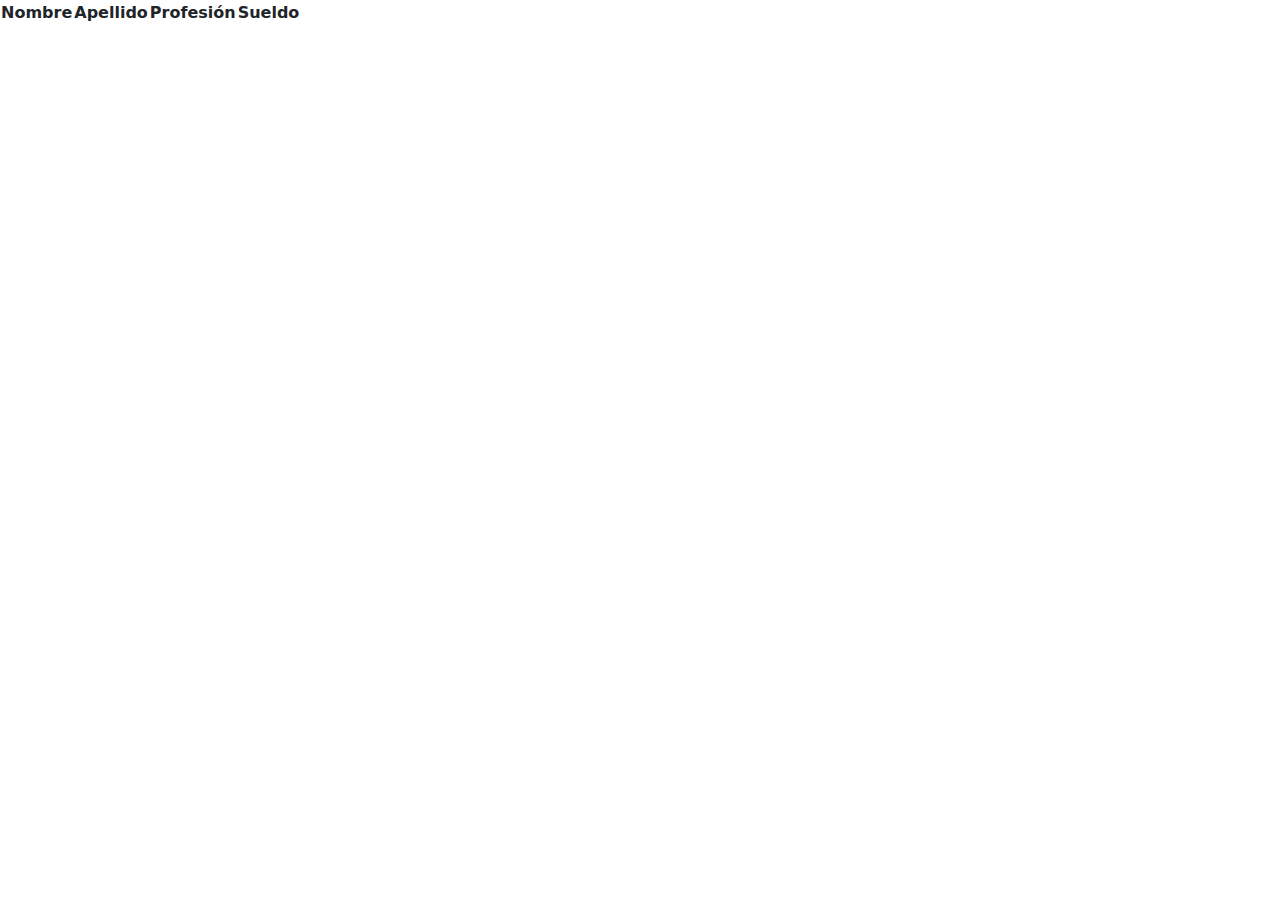
==== index.html @ 25570603 "first commit" ====
<!DOCTYPE html>
<html lang="en">
<head>
	<meta charset="UTF-8">
	<meta http-equiv="X-UA-Compatible" content="IE=edge">
	<meta name="viewport" content="width=device-width, initial-scale=1.0">
	<title>Probando</title>
	<!--Bootstrap-->
	<link rel="stylesheet" href="assets/css/style.css">
	<link href="https://cdn.jsdelivr.net/npm/bootstrap@5.3.3/dist/css/bootstrap.min.css" rel="stylesheet" integrity="sha384-QWTKZyjpPEjISv5WaRU9OFeRpok6YctnYmDr5pNlyT2bRjXh0JMhjY6hW+ALEwIH" crossorigin="anonymous">
	
</head>
<body>
	<table>
		<thead>
			<tr>
				<th class="col" scope="col" >Nombre</th>
				<th class="col" scope="col" >Apellido</th>
				<th class="col" scope="col" >Profesión</th>
				<th class="col" scope="col" >Sueldo</th>
			</tr>
		</thead>
		<tbody>
			<tr>
				<td id="nombre"></td>
				<td id="apellido"></td>
				<td id="profesion"></td>
				<td id="sueldo"></td>
			</tr>
		</tbody>
	</table>
	<script src="assets/js/tabla.js"></script>
	<!--Bootstrap-->
    <script src="https://cdn.jsdelivr.net/npm/@popperjs/core@2.11.8/dist/umd/popper.min.js" integrity="sha384-I7E8VVD/ismYTF4hNIPjVp/Zjvgyol6VFvRkX/vR+Vc4jQkC+hVqc2pM8ODewa9r" crossorigin="anonymous"></script>
    <script src="https://cdn.jsdelivr.net/npm/bootstrap@5.3.3/dist/js/bootstrap.min.js" integrity="sha384-0pUGZvbkm6XF6gxjEnlmuGrJXVbNuzT9qBBavbLwCsOGabYfZo0T0to5eqruptLy" crossorigin="anonymous"></script>
</body>
</html>
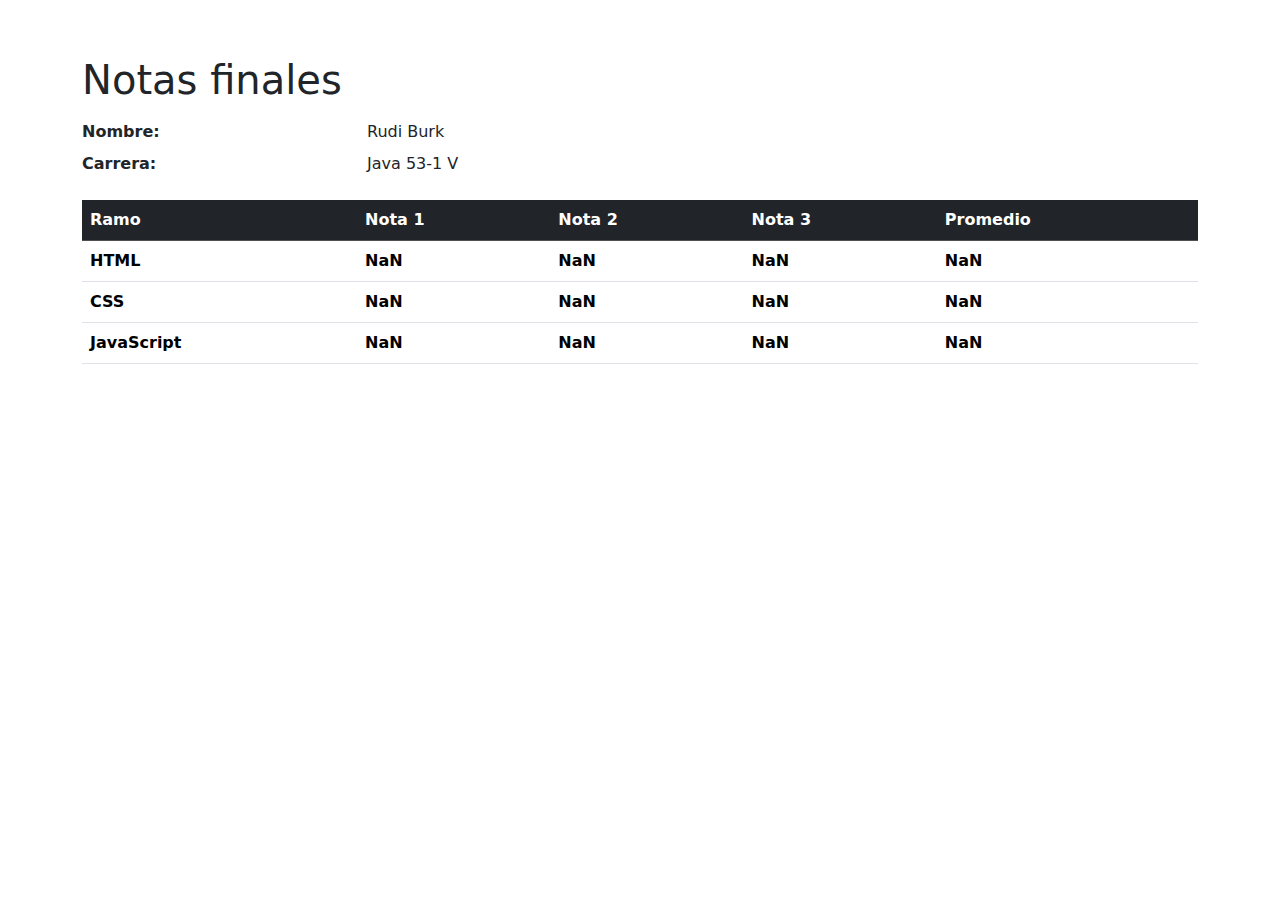
==== commit 7f0f0e58: "first commit" ====
--- a/index.html
+++ b/index.html
@@ -1,37 +1,57 @@
 <!DOCTYPE html>
 <html lang="en">
 <head>
-	<meta charset="UTF-8">
-	<meta http-equiv="X-UA-Compatible" content="IE=edge">
-	<meta name="viewport" content="width=device-width, initial-scale=1.0">
-	<title>Probando</title>
-	<!--Bootstrap-->
-	<link rel="stylesheet" href="assets/css/style.css">
-	<link href="https://cdn.jsdelivr.net/npm/bootstrap@5.3.3/dist/css/bootstrap.min.css" rel="stylesheet" integrity="sha384-QWTKZyjpPEjISv5WaRU9OFeRpok6YctnYmDr5pNlyT2bRjXh0JMhjY6hW+ALEwIH" crossorigin="anonymous">
-	
+    <meta charset="UTF-8">
+    <meta name="viewport" content="width=device-width, initial-scale=1.0">
+    <link href="https://cdn.jsdelivr.net/npm/bootstrap@5.3.3/dist/css/bootstrap.min.css" rel="stylesheet" integrity="sha384-QWTKZyjpPEjISv5WaRU9OFeRpok6YctnYmDr5pNlyT2bRjXh0JMhjY6hW+ALEwIH" crossorigin="anonymous">
+    <title>Notas Finales</title>
 </head>
 <body>
-	<table>
-		<thead>
-			<tr>
-				<th class="col" scope="col" >Nombre</th>
-				<th class="col" scope="col" >Apellido</th>
-				<th class="col" scope="col" >Profesión</th>
-				<th class="col" scope="col" >Sueldo</th>
-			</tr>
-		</thead>
-		<tbody>
-			<tr>
-				<td id="nombre"></td>
-				<td id="apellido"></td>
-				<td id="profesion"></td>
-				<td id="sueldo"></td>
-			</tr>
-		</tbody>
-	</table>
-	<script src="assets/js/tabla.js"></script>
-	<!--Bootstrap-->
-    <script src="https://cdn.jsdelivr.net/npm/@popperjs/core@2.11.8/dist/umd/popper.min.js" integrity="sha384-I7E8VVD/ismYTF4hNIPjVp/Zjvgyol6VFvRkX/vR+Vc4jQkC+hVqc2pM8ODewa9r" crossorigin="anonymous"></script>
-    <script src="https://cdn.jsdelivr.net/npm/bootstrap@5.3.3/dist/js/bootstrap.min.js" integrity="sha384-0pUGZvbkm6XF6gxjEnlmuGrJXVbNuzT9qBBavbLwCsOGabYfZo0T0to5eqruptLy" crossorigin="anonymous"></script>
+    <div class="container py-5">
+        <h1 class="py-2">Notas finales</h1>
+        <dl class="row">
+            <dt class="col-sm-3">Nombre:</dt>
+            <dd class="col-sm-9">Rudi Burk</dd>
+            <dt class="col-sm-3">Carrera:</dt>
+            <dd class="col-sm-9">Java 53-1 V </dd>
+        </dl>
+        <table class="table">
+                <thead class="table-dark">
+                <tr>
+                    <th scope="col">Ramo</th>
+                    <th scope="col">Nota 1</th>
+                    <th scope="col">Nota 2</th>
+                    <th scope="col">Nota 3</th>
+                    <th scope="col">Promedio</th>
+                </tr>
+            </thead>
+            <tbody>
+                <tr>
+                    <th scope="row">HTML</th>
+                    <th scope="row" id="HTML1">-</th>
+                    <th scope="row" id="HTML2">-</th>
+                    <th scope="row" id="HTML3">-</th>
+                    <th scope="row" id="HTML_promedio">-</th>
+                </t>
+                <tr>
+                    <th scope="row">CSS</th>
+                    <th scope="row" id="CSS1">-</th>
+                    <th scope="row" id="CSS2">-</th>
+                    <th scope="row" id="CSS3">-</th>
+                    <th scope="row" id="CSS_promedio">-</th>
+                </tr>
+                <tr>
+                    <th scope="row">JavaScript</th>
+                    <th scope="row" id="JAVASCRIPT1">-</th>
+                    <th scope="row" id="JAVASCRIPT2">-</th>
+                    <th scope="row" id="JAVASCRIPT3"> - </th>
+                    <th scope="row" id="JAVASCRIPT_promedio"> - </th>
+                </tr>
+            </tbody>
+        </table>
+    </div>
+    
 </body>
+<script src="https://cdn.jsdelivr.net/npm/bootstrap@5.3.3/dist/js/bootstrap.bundle.min.js" integrity="sha384-YvpcrYf0tY3lHB60NNkmXc5s9fDVZLESaAA55NDzOxhy9GkcIdslK1eN7N6jIeHz" crossorigin="anonymous"></script>
+<script src="assets/js/script.js"></script>
 </html>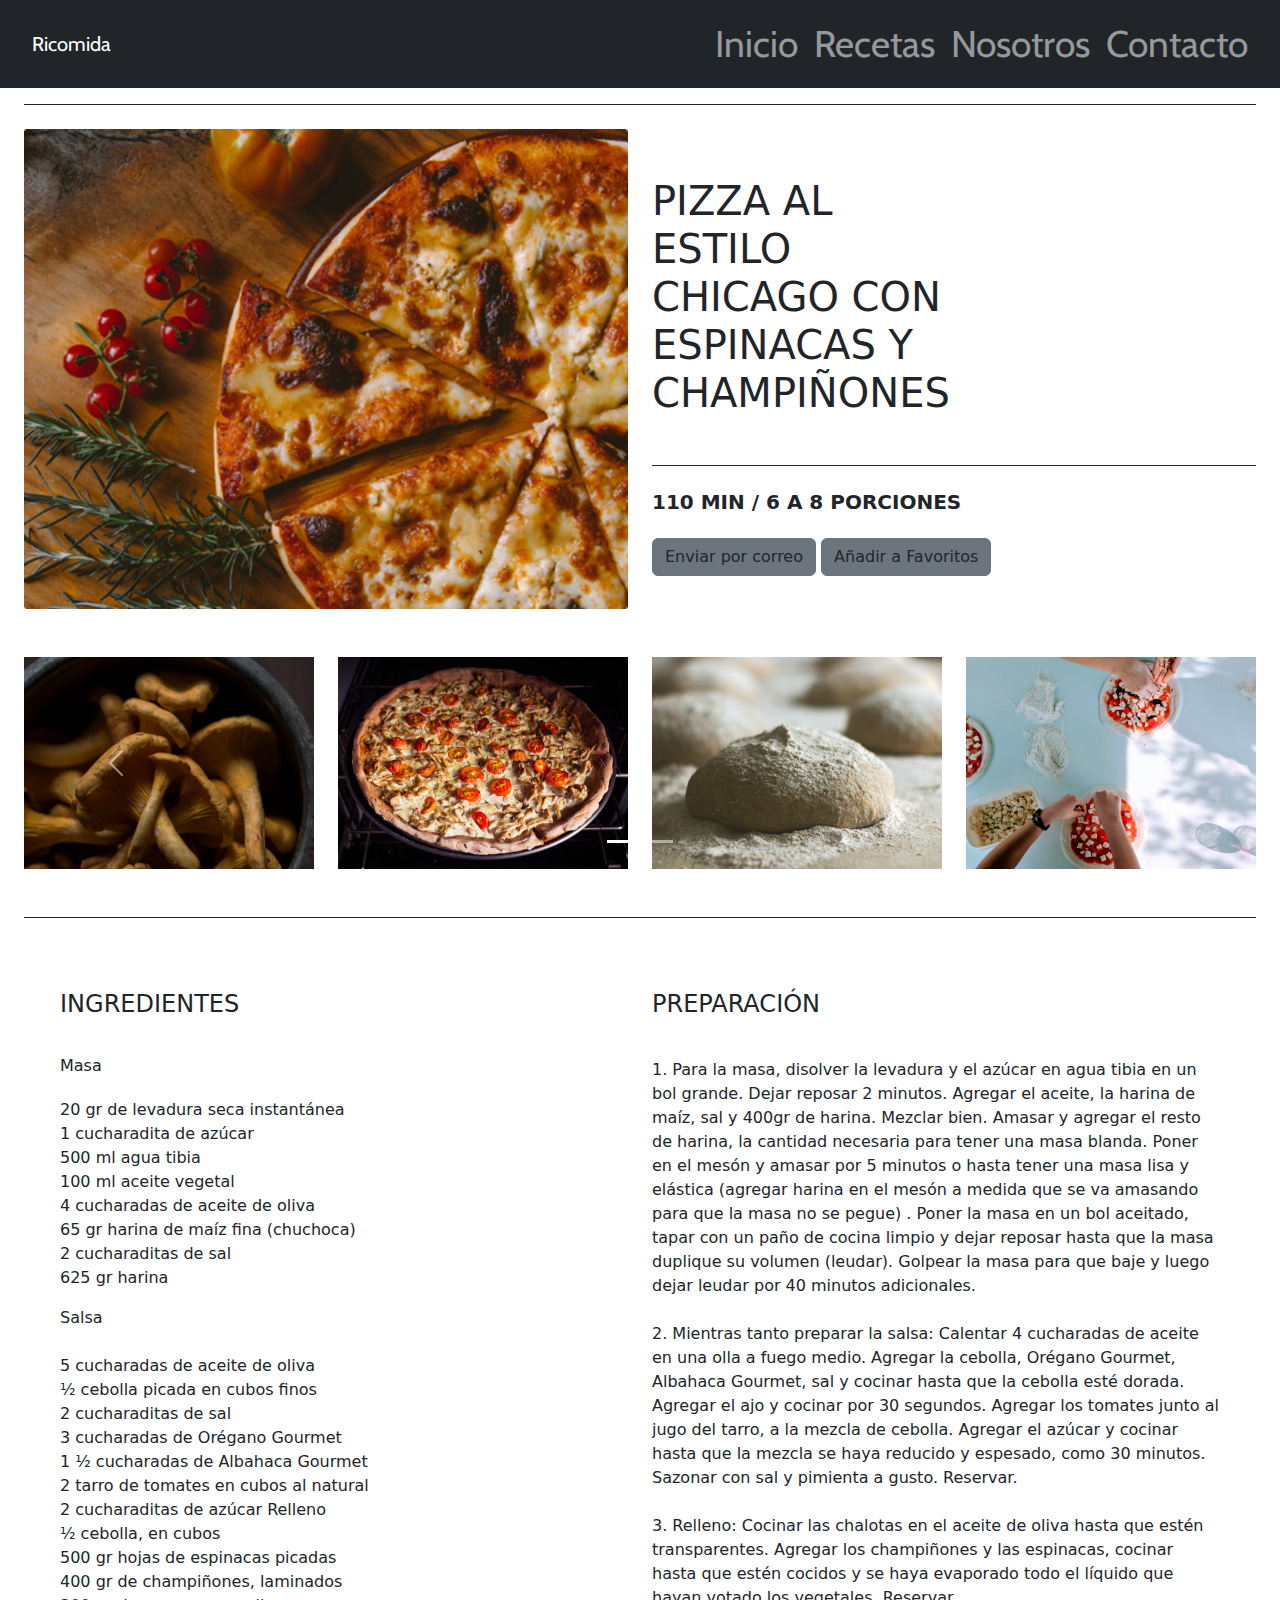
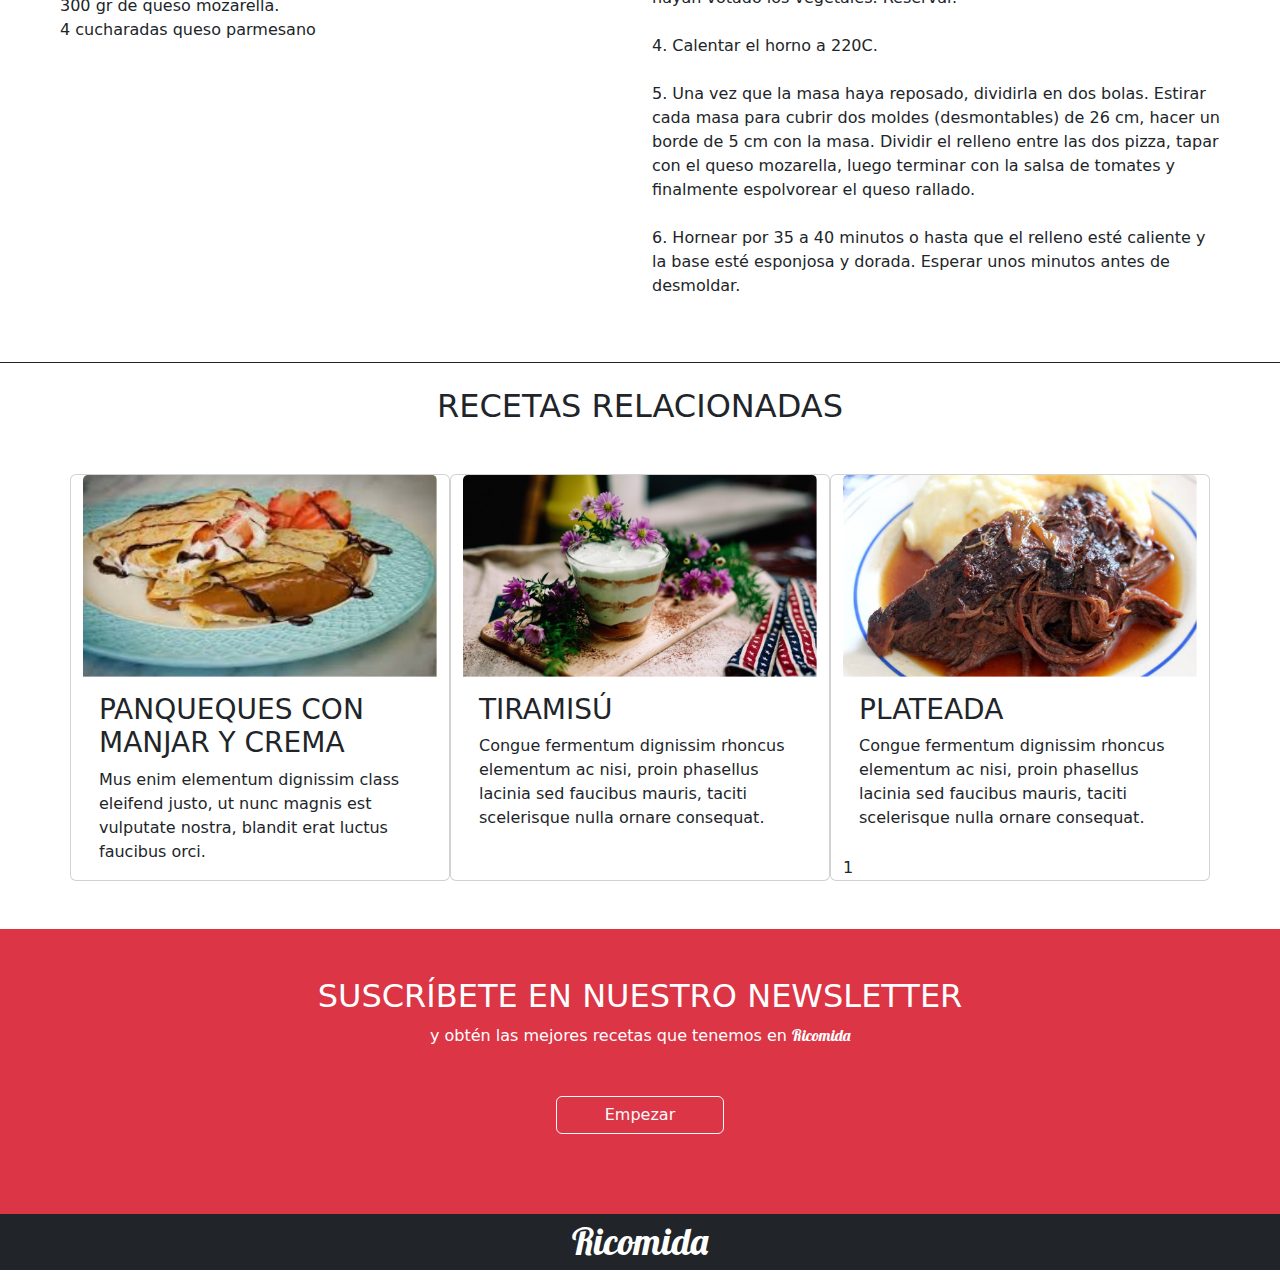
==== commit 3f516548: "first commit" ====
--- a/index.html
+++ b/index.html
@@ -3,55 +3,221 @@
 <head>
     <meta charset="UTF-8">
     <meta name="viewport" content="width=device-width, initial-scale=1.0">
+    <title>RICOMIDA</title>
+    <link rel="shortcut icon" type="image/png" href="assets/img/favicon2.png">
+    <link rel="preconnect" href="https://fonts.googleapis.com">
+    <link rel="preconnect" href="https://fonts.gstatic.com" crossorigin>
+    <link href="https://fonts.googleapis.com/css2?family=Cabin:ital,wght@0,400..700;1,400..700&family=Roboto:ital,wght@0,100;0,300;0,400;0,500;0,700;0,900;1,100;1,300;1,400;1,500;1,700;1,900&display=swap" rel="stylesheet">
+    <link rel="preconnect" href="https://fonts.googleapis.com">
+    <link rel="preconnect" href="https://fonts.gstatic.com" crossorigin>
+    <link href="https://fonts.googleapis.com/css2?family=Cabin:ital,wght@0,400..700;1,400..700&family=Lobster&family=Roboto:ital,wght@0,100;0,300;0,400;0,500;0,700;0,900;1,100;1,300;1,400;1,500;1,700;1,900&display=swap" rel="stylesheet">
+    <link rel="stylesheet" href="assets/css/style.css">
     <link href="https://cdn.jsdelivr.net/npm/bootstrap@5.3.3/dist/css/bootstrap.min.css" rel="stylesheet" integrity="sha384-QWTKZyjpPEjISv5WaRU9OFeRpok6YctnYmDr5pNlyT2bRjXh0JMhjY6hW+ALEwIH" crossorigin="anonymous">
-    <title>Notas Finales</title>
 </head>
+
+
 <body>
-    <div class="container py-5">
-        <h1 class="py-2">Notas finales</h1>
-        <dl class="row">
-            <dt class="col-sm-3">Nombre:</dt>
-            <dd class="col-sm-9">Rudi Burk</dd>
-            <dt class="col-sm-3">Carrera:</dt>
-            <dd class="col-sm-9">Java 53-1 V </dd>
-        </dl>
-        <table class="table">
-                <thead class="table-dark">
-                <tr>
-                    <th scope="col">Ramo</th>
-                    <th scope="col">Nota 1</th>
-                    <th scope="col">Nota 2</th>
-                    <th scope="col">Nota 3</th>
-                    <th scope="col">Promedio</th>
-                </tr>
-            </thead>
-            <tbody>
-                <tr>
-                    <th scope="row">HTML</th>
-                    <th scope="row" id="HTML1">-</th>
-                    <th scope="row" id="HTML2">-</th>
-                    <th scope="row" id="HTML3">-</th>
-                    <th scope="row" id="HTML_promedio">-</th>
-                </t>
-                <tr>
-                    <th scope="row">CSS</th>
-                    <th scope="row" id="CSS1">-</th>
-                    <th scope="row" id="CSS2">-</th>
-                    <th scope="row" id="CSS3">-</th>
-                    <th scope="row" id="CSS_promedio">-</th>
-                </tr>
-                <tr>
-                    <th scope="row">JavaScript</th>
-                    <th scope="row" id="JAVASCRIPT1">-</th>
-                    <th scope="row" id="JAVASCRIPT2">-</th>
-                    <th scope="row" id="JAVASCRIPT3"> - </th>
-                    <th scope="row" id="JAVASCRIPT_promedio"> - </th>
-                </tr>
-            </tbody>
-        </table>
-    </div>
-    
+        <nav class="navbar navbar-expand-lg navbar-dark bg-dark text-white px-4">
+            <a class="navbar-brand ms-2 nav-title" href="#">Ricomida</a>
+            <button class="navbar-toggler boton" type="button" data-toggle="collapse" data-target="#navbarNavAltMarkup"
+                aria-controls="navbarNavAltMarkup" aria-expanded="false" aria-label="Toggle navigation">
+                <span class="navbar-toggler-icon"></span>
+            </button>
+            <div class="collapse navbar-collapse" id="navbarNavAltMarkup">
+                <ul class="navbar-nav ms-auto">
+                    <li class="nav-item nav-link" href="#">Inicio</li>
+                    <li class="nav-item nav-link" href="#">Recetas</li>
+                    <li class="nav-item nav-link" href="#">Nosotros</li>
+                    <li class="nav-item nav-link" href="#">Contacto</li>
+                </ul>
+            </div>
+        </nav>
+        <main>
+            <header class="header_class my-3 pt-4 mx-4 border-top border-dark">
+                <div class="row">
+                    <div class="col-sm-12  col-lg-6">
+                        <img src="assets/img/principal.jpg" alt="pizza" class="img-fluid">
+                    </div>
+                    <div class="col-sm-12  col-lg-6 header_texto">
+                        <div>
+                            <h2 class="font-weight-bold my-5 col-6 header-subtitle">PIZZA AL ESTILO CHICAGO CON
+                                ESPINACAS Y CHAMPIÑONES
+                            </h2>
+                        </div>
+                        <div class="border-top border-dark">
+                            <h3 class=" header__text-content my-4">110 MIN / 6 A 8 PORCIONES</h3>
+                            <button id="EnviarCorreo" class="btn btn-secondary text-dark" 
+                            data-toggle="tooltip" data-placement="top" title="enviar por correo" id="EnviarCorreo" >Enviar por correo</button>
+                            <button id="Favoritos" class="btn btn-secondary text-dark" 
+                            data-toggle="tooltip" data-placement="top" title="agrega esta receta a tus Favoritos">Añadir a Favoritos</button>
+                            
+                        </div>
+                    </div>
+                </div>
+            </header>
+<!--Inicio Carousel-->
+            <section class="seccion_carrusel my-5 d-none d-md-block mx-4 border-dark border-bottom pb-5">
+                <div id="carouselExampleIndicators" class="carousel slide" data-bs-ride="carousel">
+                    <div class="carousel-indicators">
+                        <button type="button" data-bs-target="#carouselExampleDark" data-bs-slide-to="0" class="active"
+                            aria-current="true" aria-label="Slide 1"></button>
+                        <button type="button" data-bs-target="#carouselExampleDark" data-bs-slide-to="1"
+                            aria-label="Slide 2"></button>
+                    </div>
+                    <div class="carousel-inner">
+                        <div class="carousel-item active">
+                            <div class="row">
+                                <div class="col-md-3">
+                                    <img src="./assets/img/slider-1.png" class="img-fluid" alt="...">
+                                </div>
+                                <div class="col-md-3">
+                                    <img src="./assets/img/slider-2.png" class="img-fluid" alt="...">
+                                </div>
+                                <div class="col-md-3">
+                                    <img src="./assets/img/slider-3.png" class="img-fluid" alt="...">
+                                </div>
+                                <div class="col-md-3">
+                                    <img src="./assets/img/slider-4.png" class="img-fluid" alt="...">
+                                </div>
+                                <div class="carousel-caption d-none d-md-block"></div>
+                            </div>
+                        </div>
+                        <div class="carousel-item">
+                            <div class="row">
+                                <div class="col-md-3">
+                                    <img src="./assets/img/slider-5.png" class="img-fluid" alt="...">
+                                </div>
+                                <div class="col-md-3">
+                                    <img src="./assets/img/slider-6.png" class="img-fluid" alt="...">
+                                </div>
+                                <div class="col-md-3">
+                                    <img src="./assets/img/slider-7.png" class="img-fluid" alt="...">
+                                </div>
+                                <div class="col-md-3">
+                                    <img src="./assets/img/slider-8.png" class="img-fluid" alt="...">
+                                </div>
+                            </div>
+                            <div class="carousel-caption d-none d-md-block"></div>
+                        </div>
+                    </div>
+                    <button class="carousel-control-prev" type="button" data-bs-target="#carouselExampleIndicators"
+                        data-bs-slide="prev">
+                        <span class="carousel-control-prev-icon" aria-hidden="true"></span>
+                        <span class="visually-hidden">Previous</span>
+                    </button>
+                    <button class="carousel-control-next" type="button" data-bs-target="#carouselExampleIndicators"
+                        data-bs-slide="next">
+                        <span class="carousel-control-next-icon" aria-hidden="true"></span>
+                        <span class="visually-hidden">Next</span>
+                    </button>
+                </div>
+            </section>
+<!--Fin Carousel-->
+<!--Inicio receta-->
+            <section class="receta">
+                <div class="row mx-5">
+                    <div class="col-12 col-lg-6">
+                        <h4 class="py-4 receta__title" id="ingredientes">INGREDIENTES</h4>
+                        <p class="py-1 receta__ingredientes">Masa</p>
+                        <ul class="ps-0 receta__ingredientes--lista">
+                            <li>20 gr de levadura seca instantánea</li>
+                            <li>1 cucharadita de azúcar</li>
+                            <li>500 ml agua tibia</li>
+                            <li>100 ml aceite vegetal</li>
+                            <li>4 cucharadas de aceite de oliva</li>
+                            <li>65 gr harina de maíz fina (chuchoca)</li>
+                            <li>2 cucharaditas de sal</li>
+                            <li>625 gr harina</li>
+                        </ul>
+                        <p class="receta__ingredientes">Salsa</p>
+                        <ul class="ps-0 pt-2 receta__ingredientes--lista">
+                            <li>5 cucharadas de aceite de oliva</li>
+                            <li>½ cebolla picada en cubos finos</li>
+                            <li>2 cucharaditas de sal</li>
+                            <li>3 cucharadas de Orégano Gourmet</li>
+                            <li>1 ½ cucharadas de Albahaca Gourmet</li>
+                            <li>2 tarro de tomates en cubos al natural</li>
+                            <li>2 cucharaditas de azúcar Relleno</li>
+                            <li>½ cebolla, en cubos</li>
+                            <li>500 gr hojas de espinacas picadas</li>
+                            <li>400 gr de champiñones, laminados</li>
+                            <li>300 gr de queso mozarella.</li>
+                            <li>4 cucharadas queso parmesano</li>
+                        </ul>
+                    </div>
+                    <div class="col-12 col-lg-6">
+                        <h4 class="py-4" id="preparacion">PREPARACIÓN</h4>
+                        <p class="pt-2">1. Para la masa, disolver la levadura y el azúcar en agua tibia en un bol grande.
+                            Dejar reposar 2 minutos. Agregar el aceite, la harina de maíz, sal y 400gr de harina. Mezclar
+                            bien. Amasar y agregar el resto de harina, la cantidad necesaria para tener una masa blanda.
+                            Poner en el mesón y amasar por 5 minutos o hasta tener una masa lisa y elástica (agregar harina
+                            en el mesón a medida que se va amasando para que la masa no se pegue) . Poner la masa en un bol
+                            aceitado, tapar con un paño de cocina limpio y dejar reposar hasta que la masa duplique su
+                            volumen (leudar). Golpear la masa para que baje y luego dejar leudar por 40 minutos adicionales.
+                        </p>
+                        <p class="pt-2">2. Mientras tanto preparar la salsa: Calentar 4 cucharadas de aceite en una olla a
+                            fuego medio. Agregar la cebolla, Orégano Gourmet, Albahaca Gourmet, sal y cocinar hasta que la
+                            cebolla esté dorada. Agregar el ajo y cocinar por 30 segundos. Agregar los tomates junto al jugo
+                            del tarro, a la mezcla de cebolla. Agregar el azúcar y cocinar hasta que la mezcla se haya
+                            reducido y espesado, como 30 minutos. Sazonar con sal y pimienta a gusto. Reservar.</p>
+                        <p class="pt-2">3. Relleno: Cocinar las chalotas en el aceite de oliva hasta que estén
+                            transparentes. Agregar los champiñones y las espinacas, cocinar hasta que estén cocidos y se
+                            haya evaporado todo el líquido que hayan votado los vegetales. Reservar.</p>
+                        <p class="pt-2">4. Calentar el horno a 220C.</p>
+                        <p class="pt-2">5. Una vez que la masa haya reposado, dividirla en dos bolas. Estirar cada masa para
+                            cubrir dos moldes (desmontables) de 26 cm, hacer un borde de 5 cm con la masa. Dividir el
+                            relleno entre las dos pizza, tapar con el queso mozarella, luego terminar con la salsa de
+                            tomates y finalmente espolvorear el queso rallado.</p>
+                        <p class="pt-2">6. Hornear por 35 a 40 minutos o hasta que el relleno esté caliente y la base esté
+                            esponjosa y dorada. Esperar unos minutos antes de desmoldar.</p>
+                    </div>
+                </div>
+            </section>
+<!--Fin receta-->
+            <section>
+                <h2 class="text-center border-top border-dark mt-5 pt-4">RECETAS RELACIONADAS</h2>
+                <div class="container mt-5 mb-5">
+                    <div class="row justify-content-around">
+                        <div class="card col-12 col-md-4">
+                            <img src="./assets/img/recipe-card-1.png" class="card-img-top" alt="...">
+                            <div class="card-body">
+                                <h3 id="card-title">PANQUEQUES CON MANJAR Y CREMA</h3>
+                                <p class="card-text">Mus enim elementum dignissim class eleifend justo, ut nunc magnis est
+                                    vulputate nostra, blandit erat luctus faucibus orci.</p>
+                            </div>
+                        </div>
+                        <div class="card col-12 col-md-4">
+                            <img src="./assets/img/recipe-card-2.png" class="card-img-top" alt="...">
+                            <div class="card-body">
+                                <h3 id="card-title">TIRAMISÚ</h3>
+                                <p class="card-text">Congue fermentum dignissim rhoncus elementum ac nisi, proin phasellus
+                                    lacinia sed faucibus mauris, taciti scelerisque nulla ornare consequat.</p>
+                            </div>
+                        </div>
+                        <div class="card col-12 col-md-4">
+                            <img src="./assets/img/recipe-card-3.png" class="card-img-top" alt="...">
+                            <div class="card-body">
+                                <h3 id="card-title">PLATEADA</h3>
+                                <p class="card-text">Congue fermentum dignissim rhoncus elementum ac nisi, proin phasellus
+                                    lacinia sed faucibus mauris, taciti scelerisque nulla ornare consequat.</p>
+                            </div>1
+                        </div>
+                    </div>
+                </div>
+            </section>
+        </main>
+            <div class="footer text-center bg-danger text-white pb-0 mb-0">
+                <h2 class="pt-5">SUSCRÍBETE EN NUESTRO NEWSLETTER</h2>
+                <P>y obtén las mejores recetas que tenemos en <span class="ricomida">Ricomida</span></P>
+                <button type="button" class="btn btn-outline-light bg-danger px-5 footer-button">Empezar</button>
+            </div>
+        <footer>
+            <div class="sub-footer bg-dark">
+                <p class="text-white">Ricomida</p>
+            </div>
+        </footer>
+        <script src="https://code.jquery.com/jquery-3.7.1.min.js" integrity="sha256-/JqT3SQfawRcv/BIHPThkBvs0OEvtFFmqPF/lYI/Cxo=" crossorigin="anonymous"></script>
+        <script src="./assets/js/script.js"></script>
+        <script src="https://cdn.jsdelivr.net/npm/bootstrap@5.3.3/dist/js/bootstrap.bundle.min.js" integrity="sha384-YvpcrYf0tY3lHB60NNkmXc5s9fDVZLESaAA55NDzOxhy9GkcIdslK1eN7N6jIeHz" crossorigin="anonymous"></script>
 </body>
-<script src="https://cdn.jsdelivr.net/npm/bootstrap@5.3.3/dist/js/bootstrap.bundle.min.js" integrity="sha384-YvpcrYf0tY3lHB60NNkmXc5s9fDVZLESaAA55NDzOxhy9GkcIdslK1eN7N6jIeHz" crossorigin="anonymous"></script>
-<script src="assets/js/script.js"></script>
 </html>--- a/assets/css/style.css
+++ b/assets/css/style.css
@@ -0,0 +1,41 @@
+
+body {
+    font-family: 'Cabin', sans-serif;
+    color: var(--negroL);
+}
+.navbar{
+    font-family: 'Cabin', cursive;
+    font-size: 37px;
+}
+.header-subtitle{
+    font-size: 40px;
+}
+.header__text-content{
+    font-size: 20px;
+    font-weight: bold;
+}
+
+
+.receta__ingredientes--lista{
+    list-style: none;
+}
+.card{
+    width: 316px;
+}
+.ricomida{
+    font-family: 'Lobster', cursive;
+
+}
+
+
+.footer-button{
+    margin:2rem auto 5rem;
+}
+.sub-footer{
+    font-family: 'Lobster', cursive;
+    font-size: 37px;
+    text-align: center;
+}
+.cambio-color-a-rojito{
+    color: red;
+}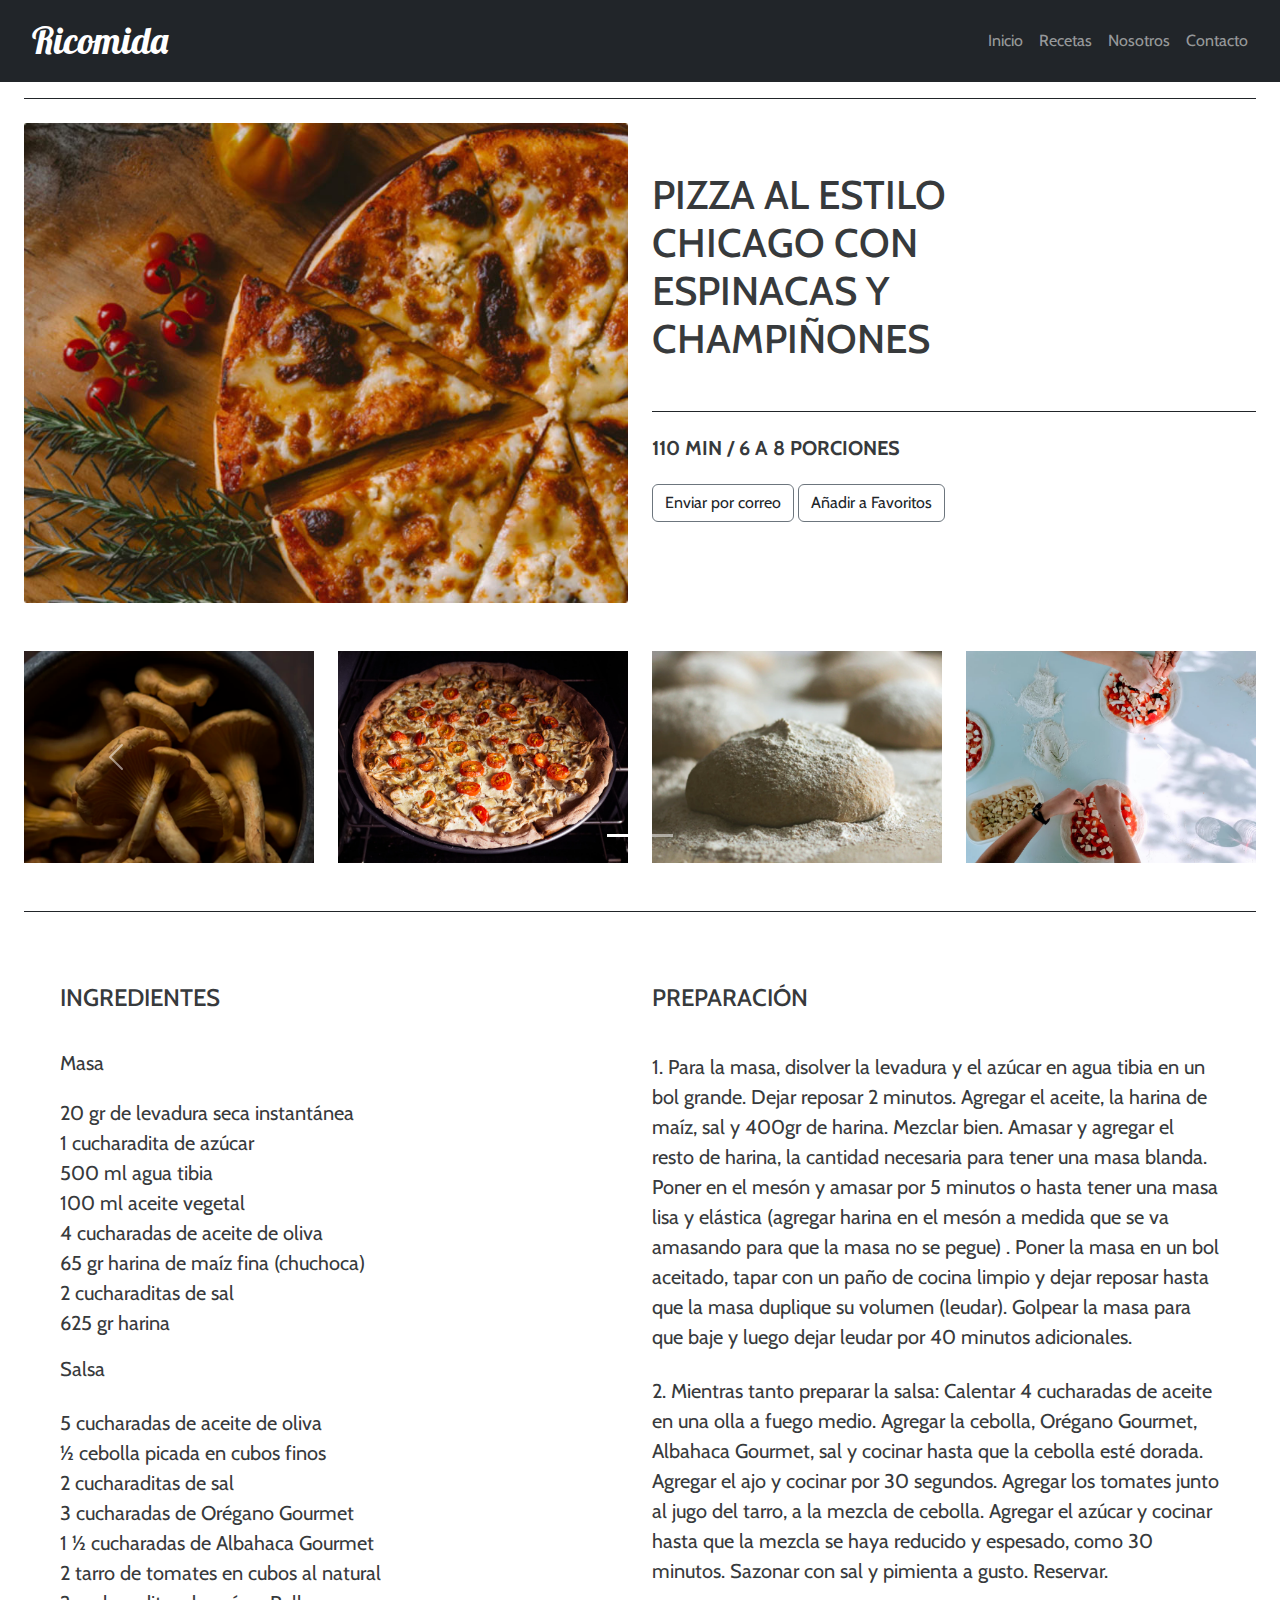
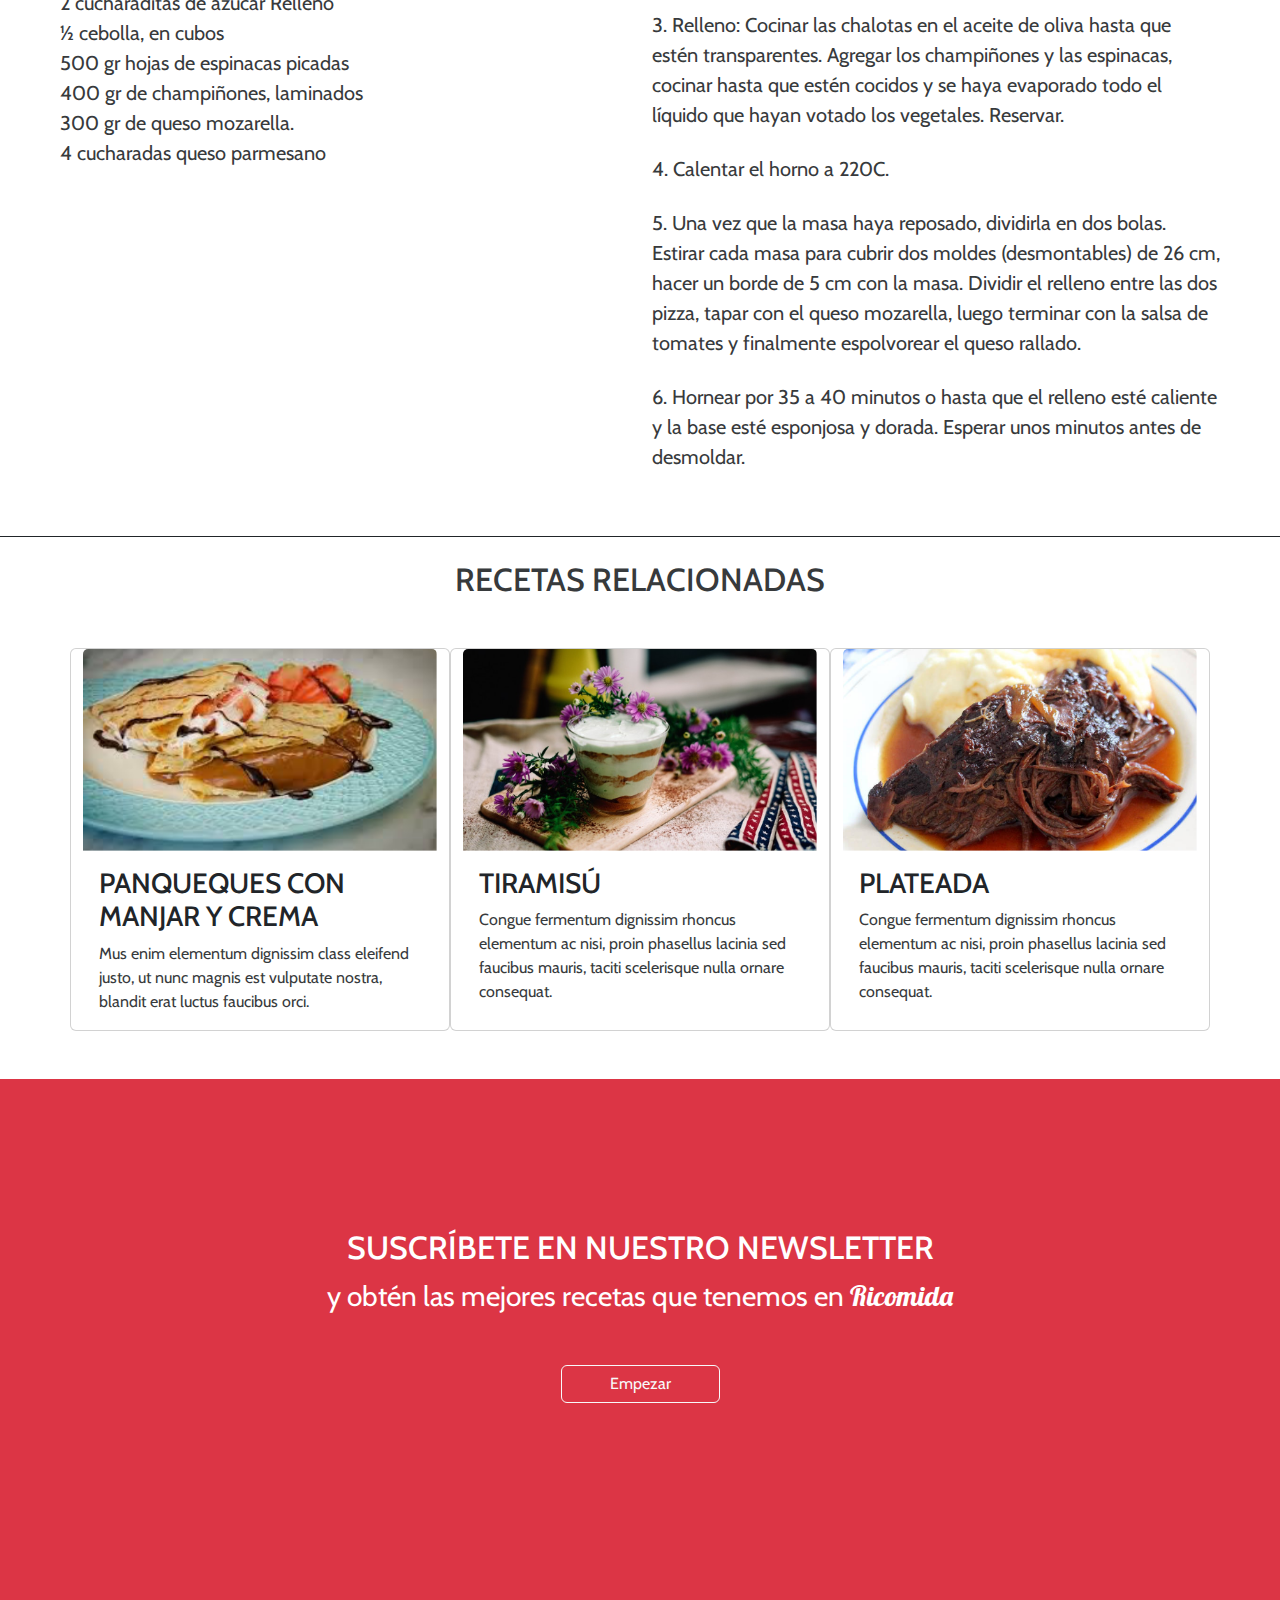
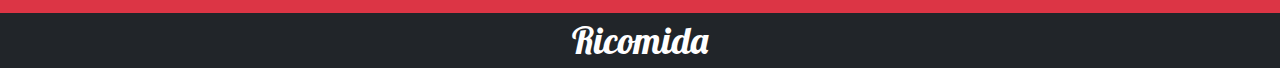
==== commit 037bd5ed: "formato final" ====
--- a/index.html
+++ b/index.html
@@ -5,20 +5,17 @@
     <meta name="viewport" content="width=device-width, initial-scale=1.0">
     <title>RICOMIDA</title>
     <link rel="shortcut icon" type="image/png" href="assets/img/favicon2.png">
+    <link rel="stylesheet" href="assets/css/style.css">
+    <link href="https://cdn.jsdelivr.net/npm/bootstrap@5.3.3/dist/css/bootstrap.min.css" rel="stylesheet" integrity="sha384-QWTKZyjpPEjISv5WaRU9OFeRpok6YctnYmDr5pNlyT2bRjXh0JMhjY6hW+ALEwIH" crossorigin="anonymous">
     <link rel="preconnect" href="https://fonts.googleapis.com">
     <link rel="preconnect" href="https://fonts.gstatic.com" crossorigin>
-    <link href="https://fonts.googleapis.com/css2?family=Cabin:ital,wght@0,400..700;1,400..700&family=Roboto:ital,wght@0,100;0,300;0,400;0,500;0,700;0,900;1,100;1,300;1,400;1,500;1,700;1,900&display=swap" rel="stylesheet">
-    <link rel="preconnect" href="https://fonts.googleapis.com">
-    <link rel="preconnect" href="https://fonts.gstatic.com" crossorigin>
-    <link href="https://fonts.googleapis.com/css2?family=Cabin:ital,wght@0,400..700;1,400..700&family=Lobster&family=Roboto:ital,wght@0,100;0,300;0,400;0,500;0,700;0,900;1,100;1,300;1,400;1,500;1,700;1,900&display=swap" rel="stylesheet">
-    <link rel="stylesheet" href="assets/css/style.css">
-    <link href="https://cdn.jsdelivr.net/npm/bootstrap@5.3.3/dist/css/bootstrap.min.css" rel="stylesheet" integrity="sha384-QWTKZyjpPEjISv5WaRU9OFeRpok6YctnYmDr5pNlyT2bRjXh0JMhjY6hW+ALEwIH" crossorigin="anonymous">
+    <link href="https://fonts.googleapis.com/css2?family=Cabin:ital,wght@0,400..700;1,400..700&family=Lobster&display=swap" rel="stylesheet">
 </head>
 
-
 <body>
+    
         <nav class="navbar navbar-expand-lg navbar-dark bg-dark text-white px-4">
-            <a class="navbar-brand ms-2 nav-title" href="#">Ricomida</a>
+            <a class="navbar-brand ms-2" href="#" id="titulo"> <p class="my-0"> Ricomida </p> </a>
             <button class="navbar-toggler boton" type="button" data-toggle="collapse" data-target="#navbarNavAltMarkup"
                 aria-controls="navbarNavAltMarkup" aria-expanded="false" aria-label="Toggle navigation">
                 <span class="navbar-toggler-icon"></span>
@@ -46,16 +43,15 @@
                         </div>
                         <div class="border-top border-dark">
                             <h3 class=" header__text-content my-4">110 MIN / 6 A 8 PORCIONES</h3>
-                            <button id="EnviarCorreo" class="btn btn-secondary text-dark" 
+                            <button id="EnviarCorreo" class="btn btn-outline-secondary text-dark" 
                             data-toggle="tooltip" data-placement="top" title="enviar por correo" id="EnviarCorreo" >Enviar por correo</button>
-                            <button id="Favoritos" class="btn btn-secondary text-dark" 
+                            <button id="Favoritos" class="btn btn-outline-secondary text-dark" 
                             data-toggle="tooltip" data-placement="top" title="agrega esta receta a tus Favoritos">Añadir a Favoritos</button>
                             
                         </div>
                     </div>
                 </div>
             </header>
-<!--Inicio Carousel-->
             <section class="seccion_carrusel my-5 d-none d-md-block mx-4 border-dark border-bottom pb-5">
                 <div id="carouselExampleIndicators" class="carousel slide" data-bs-ride="carousel">
                     <div class="carousel-indicators">
@@ -112,8 +108,6 @@
                     </button>
                 </div>
             </section>
-<!--Fin Carousel-->
-<!--Inicio receta-->
             <section class="receta">
                 <div class="row mx-5">
                     <div class="col-12 col-lg-6">
@@ -145,7 +139,7 @@
                             <li>4 cucharadas queso parmesano</li>
                         </ul>
                     </div>
-                    <div class="col-12 col-lg-6">
+                    <div class="texto-preparacion col-12 col-lg-6">
                         <h4 class="py-4" id="preparacion">PREPARACIÓN</h4>
                         <p class="pt-2">1. Para la masa, disolver la levadura y el azúcar en agua tibia en un bol grande.
                             Dejar reposar 2 minutos. Agregar el aceite, la harina de maíz, sal y 400gr de harina. Mezclar
@@ -173,9 +167,8 @@
                     </div>
                 </div>
             </section>
-<!--Fin receta-->
             <section>
-                <h2 class="text-center border-top border-dark mt-5 pt-4">RECETAS RELACIONADAS</h2>
+                <h2 class="text-center border-top border-dark mt-5 pt-4" id="titletoggle">RECETAS RELACIONADAS</h2>
                 <div class="container mt-5 mb-5">
                     <div class="row justify-content-around">
                         <div class="card col-12 col-md-4">
@@ -200,15 +193,15 @@
                                 <h3 id="card-title">PLATEADA</h3>
                                 <p class="card-text">Congue fermentum dignissim rhoncus elementum ac nisi, proin phasellus
                                     lacinia sed faucibus mauris, taciti scelerisque nulla ornare consequat.</p>
-                            </div>1
+                            </div>
                         </div>
                     </div>
                 </div>
             </section>
-        </main>
+        </main>    
             <div class="footer text-center bg-danger text-white pb-0 mb-0">
-                <h2 class="pt-5">SUSCRÍBETE EN NUESTRO NEWSLETTER</h2>
-                <P>y obtén las mejores recetas que tenemos en <span class="ricomida">Ricomida</span></P>
+                <h2 class="titulo-footer">SUSCRÍBETE EN NUESTRO NEWSLETTER</h2>
+                <p class="footer-text fs-3">y obtén las mejores recetas que tenemos en <span class="ricomida">Ricomida</span></p>
                 <button type="button" class="btn btn-outline-light bg-danger px-5 footer-button">Empezar</button>
             </div>
         <footer>
--- a/assets/css/style.css
+++ b/assets/css/style.css
@@ -1,41 +1,77 @@
+* {
+    font-family: cabin;
+    box-sizing: inherit;
+    margin: 0;
+    padding: 0;
+    font-weight: medium;
+    color: #373a3c;
+    }
 
-body {
-    font-family: 'Cabin', sans-serif;
-    color: var(--negroL);
+nav p {
+
+    font-family: 'Lobster', cursive;
+    font-size: 37px;
+    color: white;
+    
+    
 }
-.navbar{
-    font-family: 'Cabin', cursive;
-    font-size: 37px;
+
+.navbar-nav {
+    font-size: 16px;
+    font-family: "Cabin", regular 
 }
+
 .header-subtitle{
     font-size: 40px;
 }
+
 .header__text-content{
     font-size: 20px;
     font-weight: bold;
 }
 
+.receta__ingredientes--lista , .receta__ingredientes , .texto-preparacion{
+    list-style: none;
+    font-size: 20px;
+}
 
-.receta__ingredientes--lista{
-    list-style: none;
-}
 .card{
     width: 316px;
 }
+
 .ricomida{
     font-family: 'Lobster', cursive;
-
+    color: #ffffff;
 }
 
+.footer {
+    height: 534px;
+}
+
+.titulo-footer {
+    padding-top: 150px;
+}
 
 .footer-button{
     margin:2rem auto 5rem;
+    font-family: 'Cabin' !important; 
 }
+
 .sub-footer{
     font-family: 'Lobster', cursive;
     font-size: 37px;
-    text-align: center;
+    text-align: center; 
 }
-.cambio-color-a-rojito{
+
+.footer-text {
+    color: #ffffff;
+}
+
+.text-white{
+    font-family: 'Lobster', cursive;
+    font-size: 37px;
+}
+
+.cambio-color-a-rojo{
     color: red;
 }